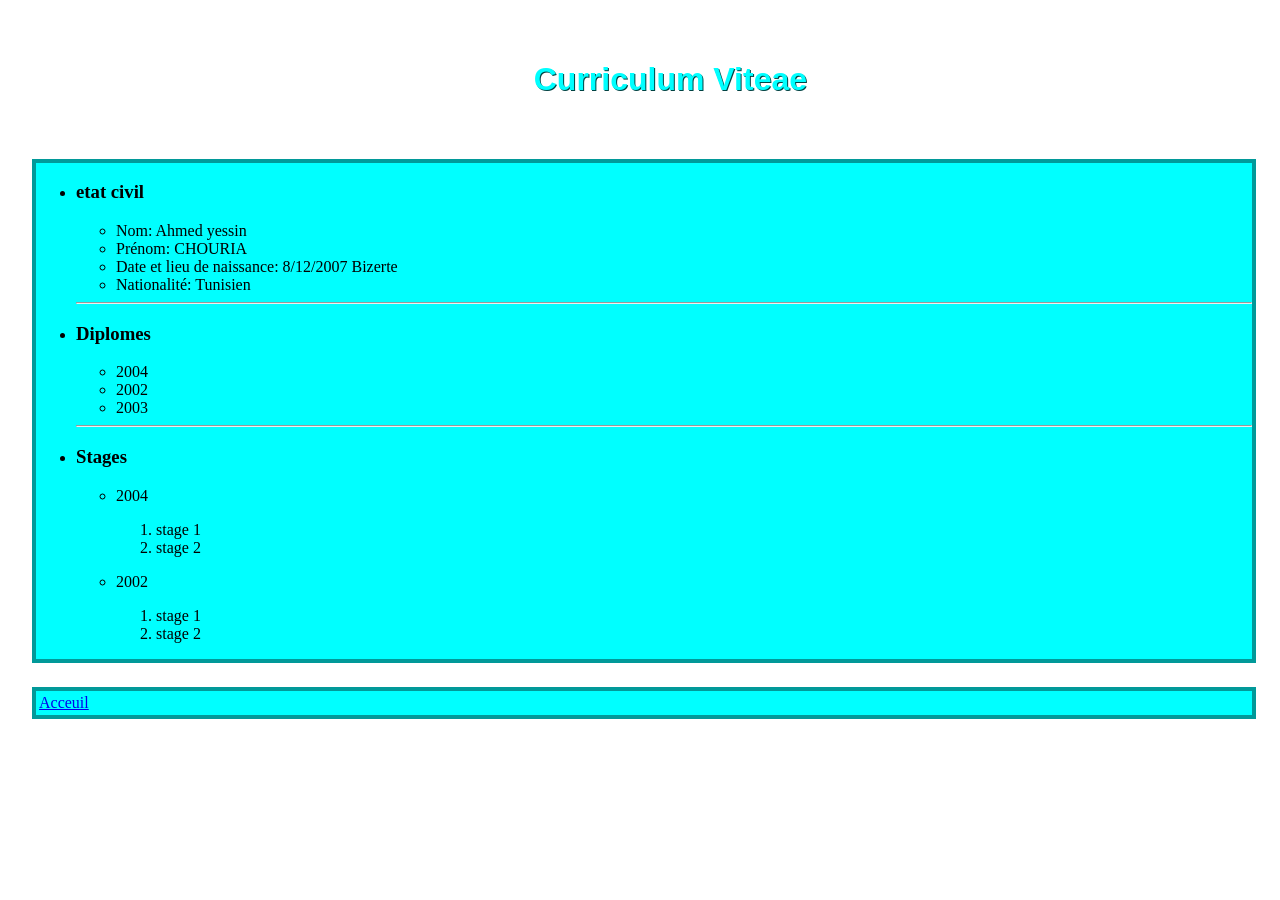
==== cv.html @ ca12b01f "my personal website v-0.1" ====
<!DOCTYPE html>
<html lang="en">
<head>
    <meta charset="UTF-8">
    <meta name="viewport" content="width=device-width, initial-scale=1.0">
    <title>Mon CV</title>
    <link rel="stylesheet" href="style.css">
</head>
<body>
    <header>
        <h1>Curriculum Viteae</h1>
    </header>
    <article class="cv">
        <ul>
            <li>
                <h3>etat civil</h3>
                <ul type="disk">
                    <li>Nom: Ahmed yessin</li>
                    <li>Prénom: CHOURIA</li>
                    <li>Date et lieu de naissance: 8/12/2007 Bizerte</li>
                    <li>Nationalité: Tunisien</li>
                </ul>
            </li>
            <hr>
            <li>
                <h3>Diplomes</h3>
                <ul type="circle">
                    <li>2004</li>
                    <li>2002</li>
                    <li>2003</li>
                </ul>
            </li>
            <hr>
            <li>
                <h3>Stages</h3>
                <ul type="cirle">
                    <li>
                        <p>2004</p>
                        <ol type="1">
                            <li>stage 1</li>
                            <li>stage 2</li>
                        </ol>
                    </li>
                    <li>
                        <p>2002</p>
                        <ol type="1">
                            <li>stage 1</li>
                            <li>stage 2</li>
                        </ol>
                    </li>
                </ul>
            </li>
        </ul>
    </article>
    <footer>
        <table>
            <tr>
                <td>
                    <a href="index.html">Acceuil</a>
                </td>
            </tr>
        </table>

    </footer>
</body>
</html>
---- style.css ----
#tab{
    background-color:aqua;
    border: solid rgb(1, 153, 153) 4px;
    width:95%;
    
    
}
body{
    width:95%;
    margin:auto;
}
header{
    margin:5%;
    width:95%;
    height:auto;

}
img{
    float:left;
    margin-right:5px;
}
h1{
    text-align: center;
    font-weight:bolder;
    font-family:Arial, Helvetica, sans-serif;
    color:aqua;
    text-shadow:1px 1px rgb(0, 67, 67);
}
#content{
    display:flex;
    margin:5%;
}
nav{
    padding:10px;
    width:20%;
    background-color:aqua;
    border: solid rgb(1, 153, 153) 4px;
    margin-right:2%;
}
main{
    background-color:aqua;
    border: solid rgb(1, 153, 153) 4px;
    width:75%;
    margin-left:7px;
    overflow:auto;
}
footer{
    background-color:aqua;
    border: solid rgb(1, 153, 153) 4px;
    margin:auto;
    width:100%;
    clear:both;
}
h2{
    margin-left:5px;
    color: rgb(18, 99, 99);
    text-shadow:1px 1px white;
}
.cv{
    background-color:aqua;
    border: solid rgb(1, 153, 153) 4px;
    margin: 2% auto;
}
.c{
    margin-left: 7px;
}
article{
    width:100%;
    margin-right:2%;
}
aside{
    width:100%;
    margin-right:2%;
}
@media screen and (max-width:768px){
    #content{
        display:block;
        width:95%;
        margin:auto;
    }
    header{
        width:95%;
        margin:2% auto;
    }
    #tab{
        width:95%;
        margin:auto;
        padding-bottom:5px;
    }
    img{
        display:block;
        margin:auto; 
        float:none;
    }

    #hd{
        text-align:center;
        padding:auto;
        float:none;
    }
    nav{
        float:none;
        width:97%;
        margin:2% auto;
    }
    main{
        float:none;
        width:100%;
        margin:2% auto;
    }
    footer{
        width:96%;
        margin:2%;
    }
    header{
        width:100%;
    }


}
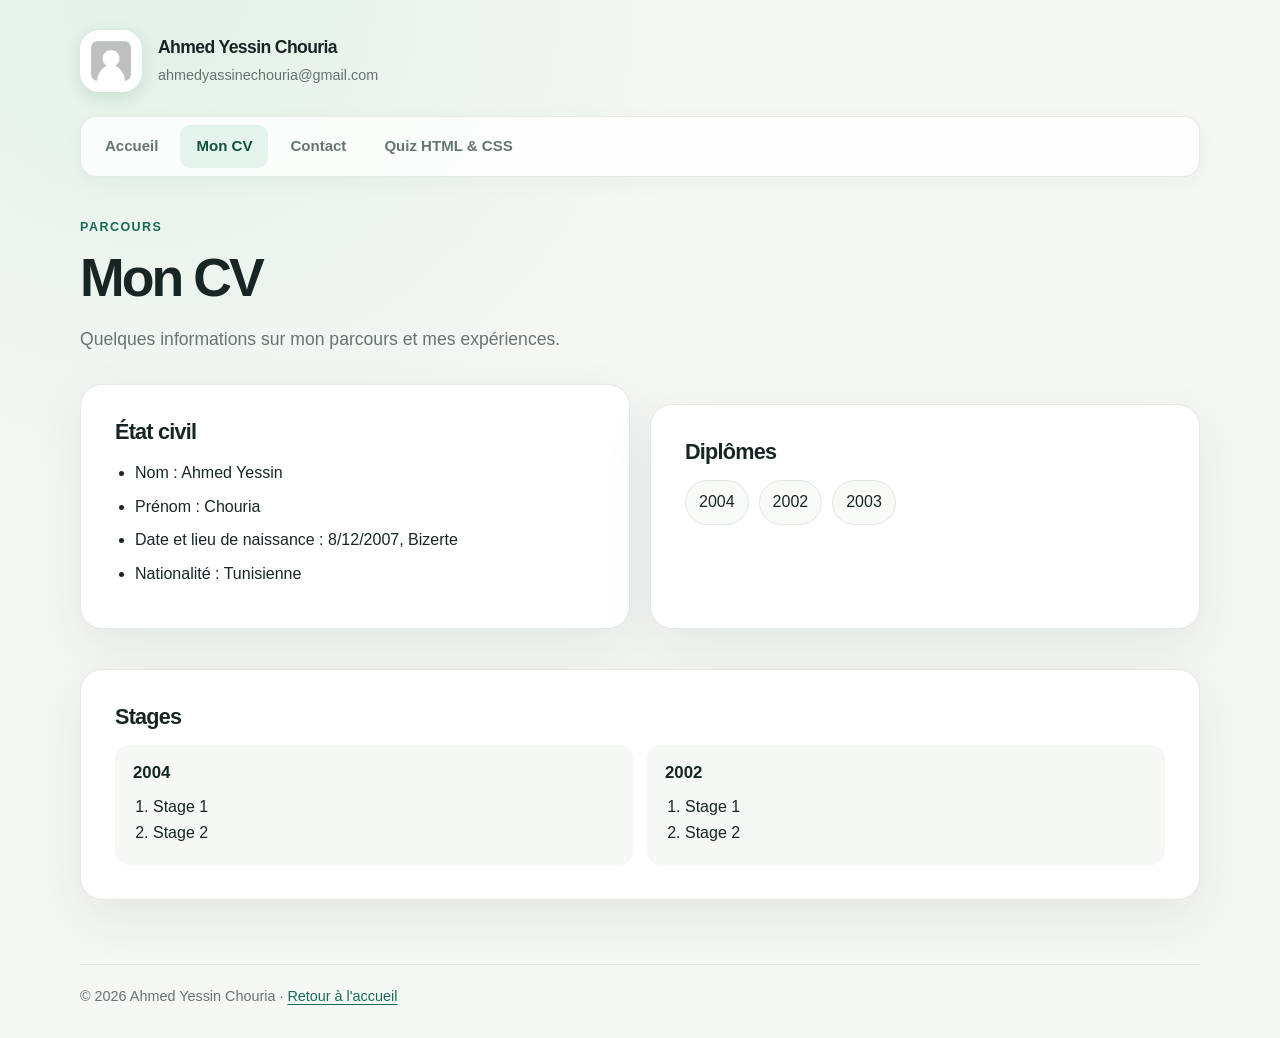
==== commit 1ae596d2: "improuved by ai" ====
--- a/cv.html
+++ b/cv.html
@@ -1,66 +1,81 @@
 <!DOCTYPE html>
-<html lang="en">
+<html lang="fr">
 <head>
     <meta charset="UTF-8">
     <meta name="viewport" content="width=device-width, initial-scale=1.0">
-    <title>Mon CV</title>
+    <meta name="description" content="Consultez le CV d'Ahmed Yessin Chouria.">
+    <meta name="author" content="Ahmed Yessin Chouria">
+    <title>Mon CV | Ahmed Yessin Chouria</title>
     <link rel="stylesheet" href="style.css">
 </head>
 <body>
-    <header>
-        <h1>Curriculum Viteae</h1>
+    <header class="site-header">
+        <div class="identity">
+            <img src="images/image.jpg" alt="Portrait d'Ahmed Yessin Chouria" width="62" height="62">
+            <div>
+                <p class="identity-name">Ahmed Yessin Chouria</p>
+                <a class="identity-email" href="mailto:ahmedyassinechouria@gmail.com">ahmedyassinechouria@gmail.com</a>
+            </div>
+        </div>
+        <nav class="site-nav" aria-label="Navigation principale">
+            <a href="index.html">Accueil</a>
+            <a href="cv.html" aria-current="page">Mon CV</a>
+            <a href="mail.html">Contact</a>
+            <a href="quiz.html">Quiz HTML &amp; CSS</a>
+        </nav>
     </header>
-    <article class="cv">
-        <ul>
-            <li>
-                <h3>etat civil</h3>
-                <ul type="disk">
-                    <li>Nom: Ahmed yessin</li>
-                    <li>Prénom: CHOURIA</li>
-                    <li>Date et lieu de naissance: 8/12/2007 Bizerte</li>
-                    <li>Nationalité: Tunisien</li>
+
+    <main class="page-shell">
+        <section class="page-intro">
+            <p class="eyebrow">Parcours</p>
+            <h1>Mon CV</h1>
+            <p class="lead">Quelques informations sur mon parcours et mes expériences.</p>
+        </section>
+
+        <div class="cv-grid">
+            <section class="card cv-card" aria-labelledby="personal-title">
+                <h2 id="personal-title">État civil</h2>
+                <ul class="detail-list">
+                    <li>Nom : Ahmed Yessin</li>
+                    <li>Prénom : Chouria</li>
+                    <li>Date et lieu de naissance : 8/12/2007, Bizerte</li>
+                    <li>Nationalité : Tunisienne</li>
                 </ul>
-            </li>
-            <hr>
-            <li>
-                <h3>Diplomes</h3>
-                <ul type="circle">
+            </section>
+
+            <section class="card cv-card" aria-labelledby="diplomas-title">
+                <h2 id="diplomas-title">Diplômes</h2>
+                <ul class="date-list" aria-label="Années indiquées">
                     <li>2004</li>
                     <li>2002</li>
                     <li>2003</li>
                 </ul>
-            </li>
-            <hr>
-            <li>
-                <h3>Stages</h3>
-                <ul type="cirle">
+            </section>
+
+            <section class="card cv-card cv-card--wide" aria-labelledby="stages-title">
+                <h2 id="stages-title">Stages</h2>
+                <ul class="stage-list">
                     <li>
-                        <p>2004</p>
-                        <ol type="1">
-                            <li>stage 1</li>
-                            <li>stage 2</li>
+                        <h3>2004</h3>
+                        <ol>
+                            <li>Stage 1</li>
+                            <li>Stage 2</li>
                         </ol>
                     </li>
                     <li>
-                        <p>2002</p>
-                        <ol type="1">
-                            <li>stage 1</li>
-                            <li>stage 2</li>
+                        <h3>2002</h3>
+                        <ol>
+                            <li>Stage 1</li>
+                            <li>Stage 2</li>
                         </ol>
                     </li>
                 </ul>
-            </li>
-        </ul>
-    </article>
-    <footer>
-        <table>
-            <tr>
-                <td>
-                    <a href="index.html">Acceuil</a>
-                </td>
-            </tr>
-        </table>
+            </section>
+        </div>
+    </main>
 
+    <footer class="site-footer">
+        <p>&copy; 2026 Ahmed Yessin Chouria · <a href="index.html">Retour à l'accueil</a></p>
     </footer>
 </body>
-</html>+</html>
--- a/style.css
+++ b/style.css
@@ -1,120 +1,452 @@
-#tab{
-    background-color:aqua;
-    border: solid rgb(1, 153, 153) 4px;
-    width:95%;
-    
-    
-}
-body{
-    width:95%;
-    margin:auto;
-}
-header{
-    margin:5%;
-    width:95%;
-    height:auto;
-
-}
-img{
-    float:left;
-    margin-right:5px;
-}
-h1{
-    text-align: center;
-    font-weight:bolder;
-    font-family:Arial, Helvetica, sans-serif;
-    color:aqua;
-    text-shadow:1px 1px rgb(0, 67, 67);
-}
-#content{
-    display:flex;
-    margin:5%;
-}
-nav{
-    padding:10px;
-    width:20%;
-    background-color:aqua;
-    border: solid rgb(1, 153, 153) 4px;
-    margin-right:2%;
-}
-main{
-    background-color:aqua;
-    border: solid rgb(1, 153, 153) 4px;
-    width:75%;
-    margin-left:7px;
-    overflow:auto;
-}
-footer{
-    background-color:aqua;
-    border: solid rgb(1, 153, 153) 4px;
-    margin:auto;
-    width:100%;
-    clear:both;
-}
-h2{
-    margin-left:5px;
-    color: rgb(18, 99, 99);
-    text-shadow:1px 1px white;
-}
-.cv{
-    background-color:aqua;
-    border: solid rgb(1, 153, 153) 4px;
-    margin: 2% auto;
-}
-.c{
-    margin-left: 7px;
-}
-article{
-    width:100%;
-    margin-right:2%;
-}
-aside{
-    width:100%;
-    margin-right:2%;
-}
-@media screen and (max-width:768px){
-    #content{
-        display:block;
-        width:95%;
-        margin:auto;
-    }
-    header{
-        width:95%;
-        margin:2% auto;
-    }
-    #tab{
-        width:95%;
-        margin:auto;
-        padding-bottom:5px;
-    }
-    img{
-        display:block;
-        margin:auto; 
-        float:none;
-    }
-
-    #hd{
-        text-align:center;
-        padding:auto;
-        float:none;
-    }
-    nav{
-        float:none;
-        width:97%;
-        margin:2% auto;
-    }
-    main{
-        float:none;
-        width:100%;
-        margin:2% auto;
-    }
-    footer{
-        width:96%;
-        margin:2%;
-    }
-    header{
-        width:100%;
-    }
-
-
+:root {
+    color-scheme: light;
+    --ink: #172625;
+    --muted: #647572;
+    --paper: #f5f7f4;
+    --surface: #ffffff;
+    --line: #e2e9e4;
+    --green: #176b58;
+    --green-dark: #10513f;
+    --mint: #e5f3ed;
+    --shadow: 0 18px 50px rgba(27, 55, 45, 0.08);
+}
+
+* {
+    box-sizing: border-box;
+}
+
+html {
+    scroll-behavior: smooth;
+}
+
+body {
+    min-width: 320px;
+    margin: 0;
+    background:
+        radial-gradient(ellipse at 12% 0%, rgba(216, 238, 225, 0.65), transparent 34rem),
+        var(--paper);
+    color: var(--ink);
+    font-family: "Segoe UI", Arial, sans-serif;
+    font-size: 16px;
+    line-height: 1.65;
+}
+
+a {
+    color: var(--green);
+    text-underline-offset: 0.2em;
+}
+
+a:hover {
+    color: var(--green-dark);
+}
+
+a:focus-visible,
+button:focus-visible,
+input:focus-visible,
+textarea:focus-visible {
+    outline: 3px solid #78bda2;
+    outline-offset: 3px;
+}
+
+.site-header,
+.page-shell,
+.site-footer {
+    width: min(1120px, calc(100% - 40px));
+    margin-inline: auto;
+}
+
+.site-header {
+    padding-top: 30px;
+}
+
+.identity {
+    display: flex;
+    align-items: center;
+    gap: 16px;
+    margin-bottom: 24px;
+}
+
+.identity img {
+    width: 62px;
+    height: 62px;
+    flex: 0 0 auto;
+    border: 3px solid var(--surface);
+    border-radius: 20px;
+    object-fit: cover;
+    box-shadow: 0 5px 16px rgba(23, 107, 88, 0.14);
+}
+
+.identity-name {
+    margin: 0;
+    font-family: "Segoe UI", Arial, sans-serif;
+    font-size: 1.1rem;
+    font-weight: 800;
+    letter-spacing: -0.035em;
+}
+
+.identity-email {
+    color: var(--muted);
+    font-size: 0.9rem;
+    text-decoration: none;
+}
+
+.site-nav {
+    display: flex;
+    flex-wrap: wrap;
+    gap: 6px;
+    padding: 8px;
+    border: 1px solid rgba(226, 233, 228, 0.9);
+    border-radius: 16px;
+    background: rgba(255, 255, 255, 0.78);
+    box-shadow: 0 5px 20px rgba(27, 55, 45, 0.04);
+}
+
+.site-nav a {
+    padding: 9px 16px;
+    border-radius: 10px;
+    color: var(--muted);
+    font-size: 0.94rem;
+    font-weight: 600;
+    text-decoration: none;
+    transition: background-color 160ms ease, color 160ms ease;
+}
+
+.site-nav a:hover,
+.site-nav a[aria-current="page"] {
+    background: var(--mint);
+    color: var(--green-dark);
+}
+
+.page-shell {
+    margin-top: 40px;
+    margin-bottom: 64px;
+}
+
+.page-intro {
+    max-width: 760px;
+    margin-bottom: 30px;
+}
+
+.eyebrow {
+    margin: 0 0 7px;
+    color: var(--green);
+    font-size: 0.78rem;
+    font-weight: 700;
+    letter-spacing: 0.12em;
+    text-transform: uppercase;
+}
+
+h1,
+h2,
+h3 {
+    font-family: "Segoe UI", Arial, sans-serif;
+    line-height: 1.25;
+}
+
+h1 {
+    margin: 0;
+    font-size: clamp(2rem, 5vw, 3.35rem);
+    letter-spacing: -0.055em;
+}
+
+h2 {
+    margin: 0 0 14px;
+    font-size: 1.35rem;
+    letter-spacing: -0.035em;
+}
+
+h3 {
+    margin: 0 0 10px;
+    font-size: 1.05rem;
+}
+
+p {
+    margin: 0 0 16px;
+}
+
+.lead {
+    max-width: 680px;
+    margin: 14px 0 0;
+    color: var(--muted);
+    font-size: 1.1rem;
+}
+
+.content-grid {
+    display: grid;
+    grid-template-columns: minmax(0, 1.65fr) minmax(240px, 0.85fr);
+    gap: 22px;
+    align-items: start;
+}
+
+.card {
+    min-width: 0;
+    padding: clamp(22px, 4vw, 34px);
+    border: 1px solid var(--line);
+    border-radius: 22px;
+    background: var(--surface);
+    box-shadow: var(--shadow);
+}
+
+.card + .card {
+    margin-top: 20px;
+}
+
+.card p:last-child,
+.card ul:last-child {
+    margin-bottom: 0;
+}
+
+.interest-list,
+.link-list,
+.detail-list {
+    margin: 0;
+    padding-left: 20px;
+}
+
+.interest-list li,
+.link-list li,
+.detail-list li {
+    margin: 7px 0;
+}
+
+.link-list a {
+    overflow-wrap: anywhere;
+}
+
+.cv-grid {
+    display: grid;
+    grid-template-columns: repeat(2, minmax(0, 1fr));
+    gap: 20px;
+}
+
+.cv-card {
+    min-height: 180px;
+}
+
+.cv-card--wide {
+    grid-column: 1 / -1;
+}
+
+.date-list {
+    display: flex;
+    flex-wrap: wrap;
+    gap: 10px;
+    margin: 0;
+    padding: 0;
+    list-style: none;
+}
+
+.date-list li {
+    padding: 8px 13px;
+    border: 1px solid var(--line);
+    border-radius: 999px;
+    background: #f8faf8;
+}
+
+.stage-list {
+    display: grid;
+    grid-template-columns: repeat(2, minmax(0, 1fr));
+    gap: 14px;
+    margin: 0;
+    padding: 0;
+    list-style: none;
+}
+
+.stage-list > li {
+    padding: 18px;
+    border-radius: 14px;
+    background: #f5f8f5;
+}
+
+.stage-list ol {
+    margin: 8px 0 0;
+    padding-left: 20px;
+}
+
+.contact-form {
+    display: grid;
+    gap: 18px;
+}
+
+.form-field {
+    display: grid;
+    gap: 7px;
+}
+
+.form-field label {
+    font-weight: 600;
+}
+
+.form-field input,
+.form-field textarea {
+    width: 100%;
+    min-height: 48px;
+    padding: 11px 13px;
+    border: 1px solid #cdd9d1;
+    border-radius: 11px;
+    background: #fbfcfb;
+    color: var(--ink);
+    font: inherit;
+}
+
+.form-field textarea {
+    min-height: 150px;
+    resize: vertical;
+}
+
+.button {
+    display: inline-flex;
+    width: fit-content;
+    min-height: 48px;
+    align-items: center;
+    justify-content: center;
+    padding: 11px 20px;
+    border: 0;
+    border-radius: 11px;
+    background: var(--green);
+    color: #fff;
+    cursor: pointer;
+    font: inherit;
+    font-weight: 700;
+    transition: background-color 160ms ease, transform 160ms ease;
+}
+
+.button:hover {
+    transform: translateY(-1px);
+    background: var(--green-dark);
+    color: #fff;
+}
+
+.form-note,
+.form-status {
+    color: var(--muted);
+    font-size: 0.92rem;
+}
+
+.form-status {
+    min-height: 1.5em;
+    margin: 0;
+}
+
+.quiz-form {
+    display: grid;
+    gap: 16px;
+}
+
+.question {
+    min-width: 0;
+    margin: 0;
+    padding: 22px;
+    border: 1px solid var(--line);
+    border-radius: 17px;
+    background: var(--surface);
+}
+
+.question legend {
+    max-width: 100%;
+    padding: 0 8px;
+    font-family: "Segoe UI", Arial, sans-serif;
+    font-size: 1.03rem;
+    font-weight: 700;
+}
+
+.question-option {
+    display: flex;
+    align-items: flex-start;
+    gap: 10px;
+    padding: 8px 10px;
+    border-radius: 9px;
+    cursor: pointer;
+}
+
+.question-option:hover {
+    background: #f5f8f5;
+}
+
+.question-option input {
+    flex: 0 0 auto;
+    width: 17px;
+    height: 17px;
+    margin: 3px 0 0;
+    accent-color: var(--green);
+}
+
+.quiz-actions {
+    display: flex;
+    flex-wrap: wrap;
+    gap: 14px;
+    align-items: center;
+}
+
+.quiz-result {
+    display: none;
+    padding: 16px 18px;
+    border: 1px solid #badbc9;
+    border-radius: 13px;
+    background: var(--mint);
+    color: var(--green-dark);
+    font-weight: 600;
+}
+
+.quiz-result.is-visible {
+    display: block;
+}
+
+.site-footer {
+    padding: 20px 0 30px;
+    border-top: 1px solid var(--line);
+    color: var(--muted);
+    font-size: 0.9rem;
+}
+
+.site-footer p {
+    margin: 0;
+}
+
+@media (max-width: 720px) {
+    .site-header,
+    .page-shell,
+    .site-footer {
+        width: min(100% - 28px, 560px);
+    }
+
+    .site-header {
+        padding-top: 20px;
+    }
+
+    .page-shell {
+        margin-top: 30px;
+        margin-bottom: 42px;
+    }
+
+    .content-grid,
+    .cv-grid {
+        grid-template-columns: 1fr;
+    }
+
+    .cv-card--wide {
+        grid-column: auto;
+    }
+
+    .stage-list {
+        grid-template-columns: 1fr;
+    }
+
+    .site-nav {
+        gap: 3px;
+    }
+
+    .site-nav a {
+        padding: 8px 11px;
+        font-size: 0.9rem;
+    }
+}
+
+@media (prefers-reduced-motion: reduce) {
+    *,
+    *::before,
+    *::after {
+        scroll-behavior: auto !important;
+        transition-duration: 0.01ms !important;
+    }
 }
